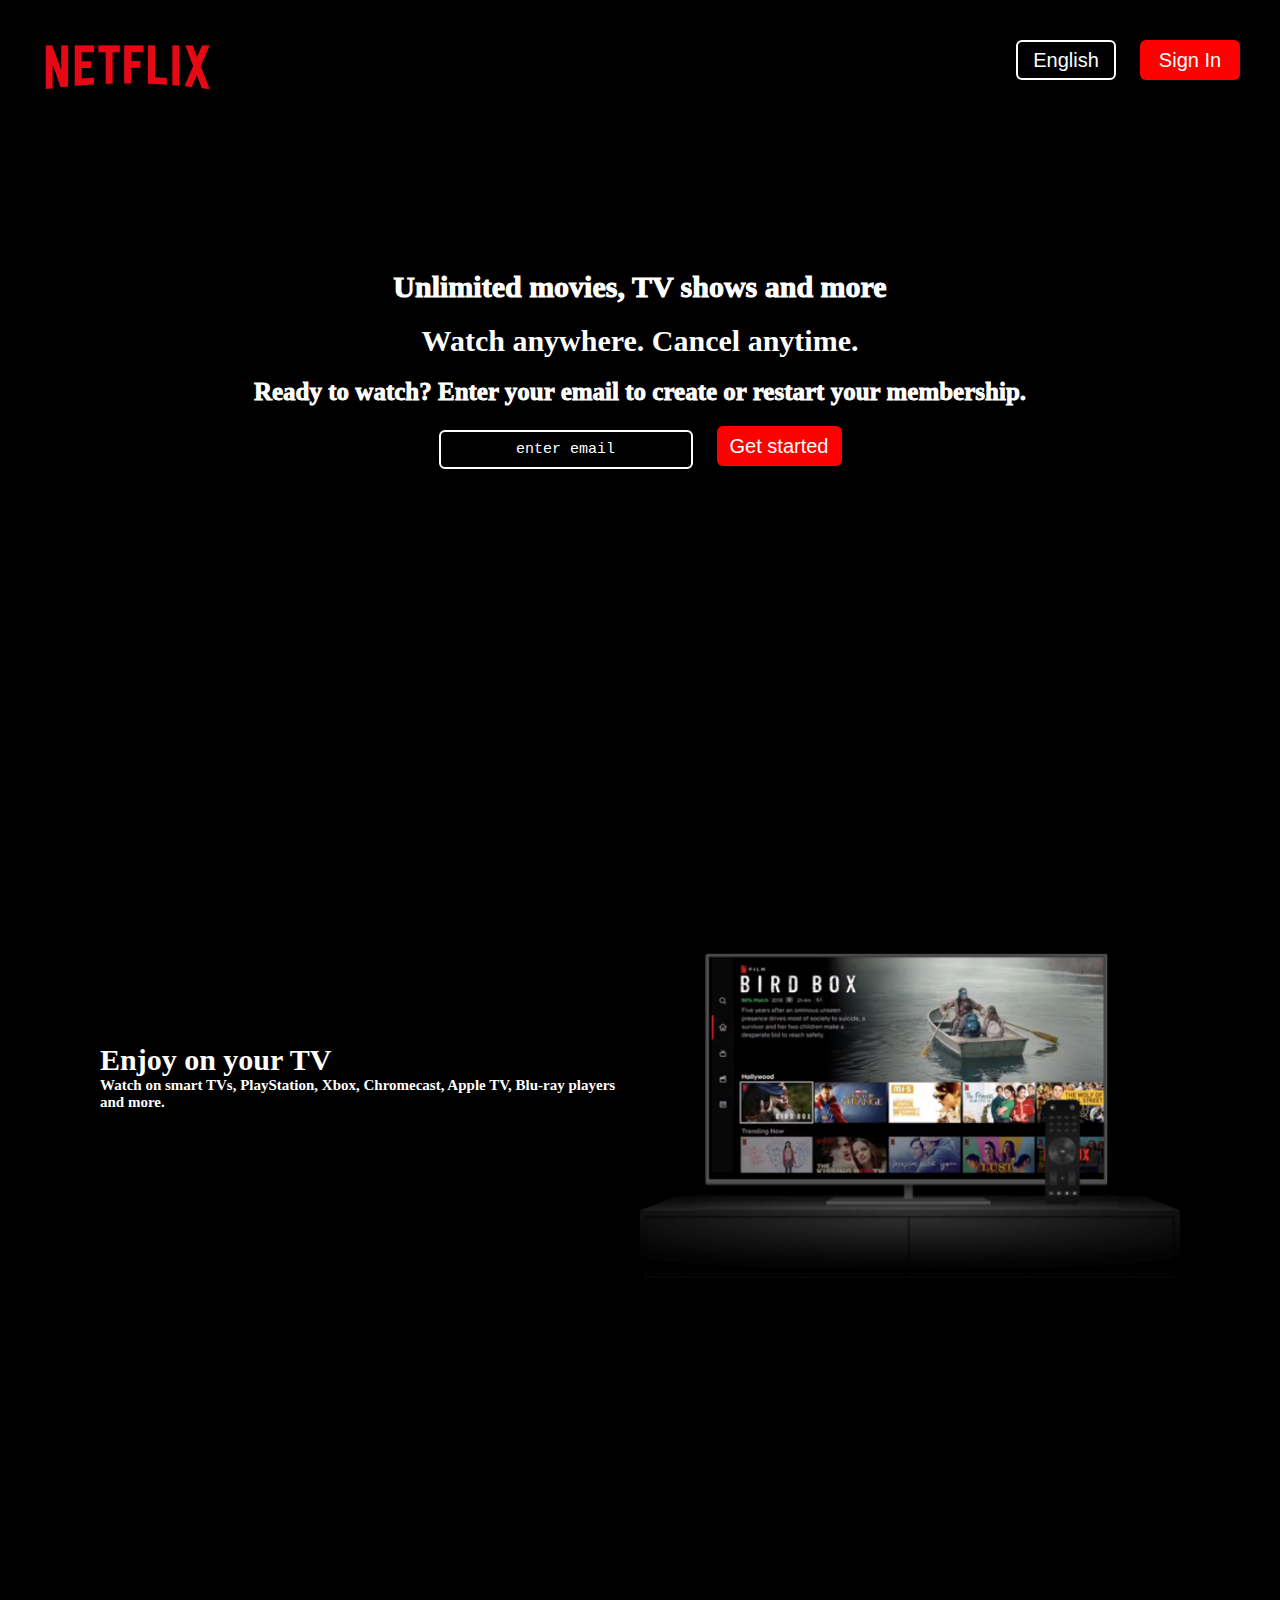
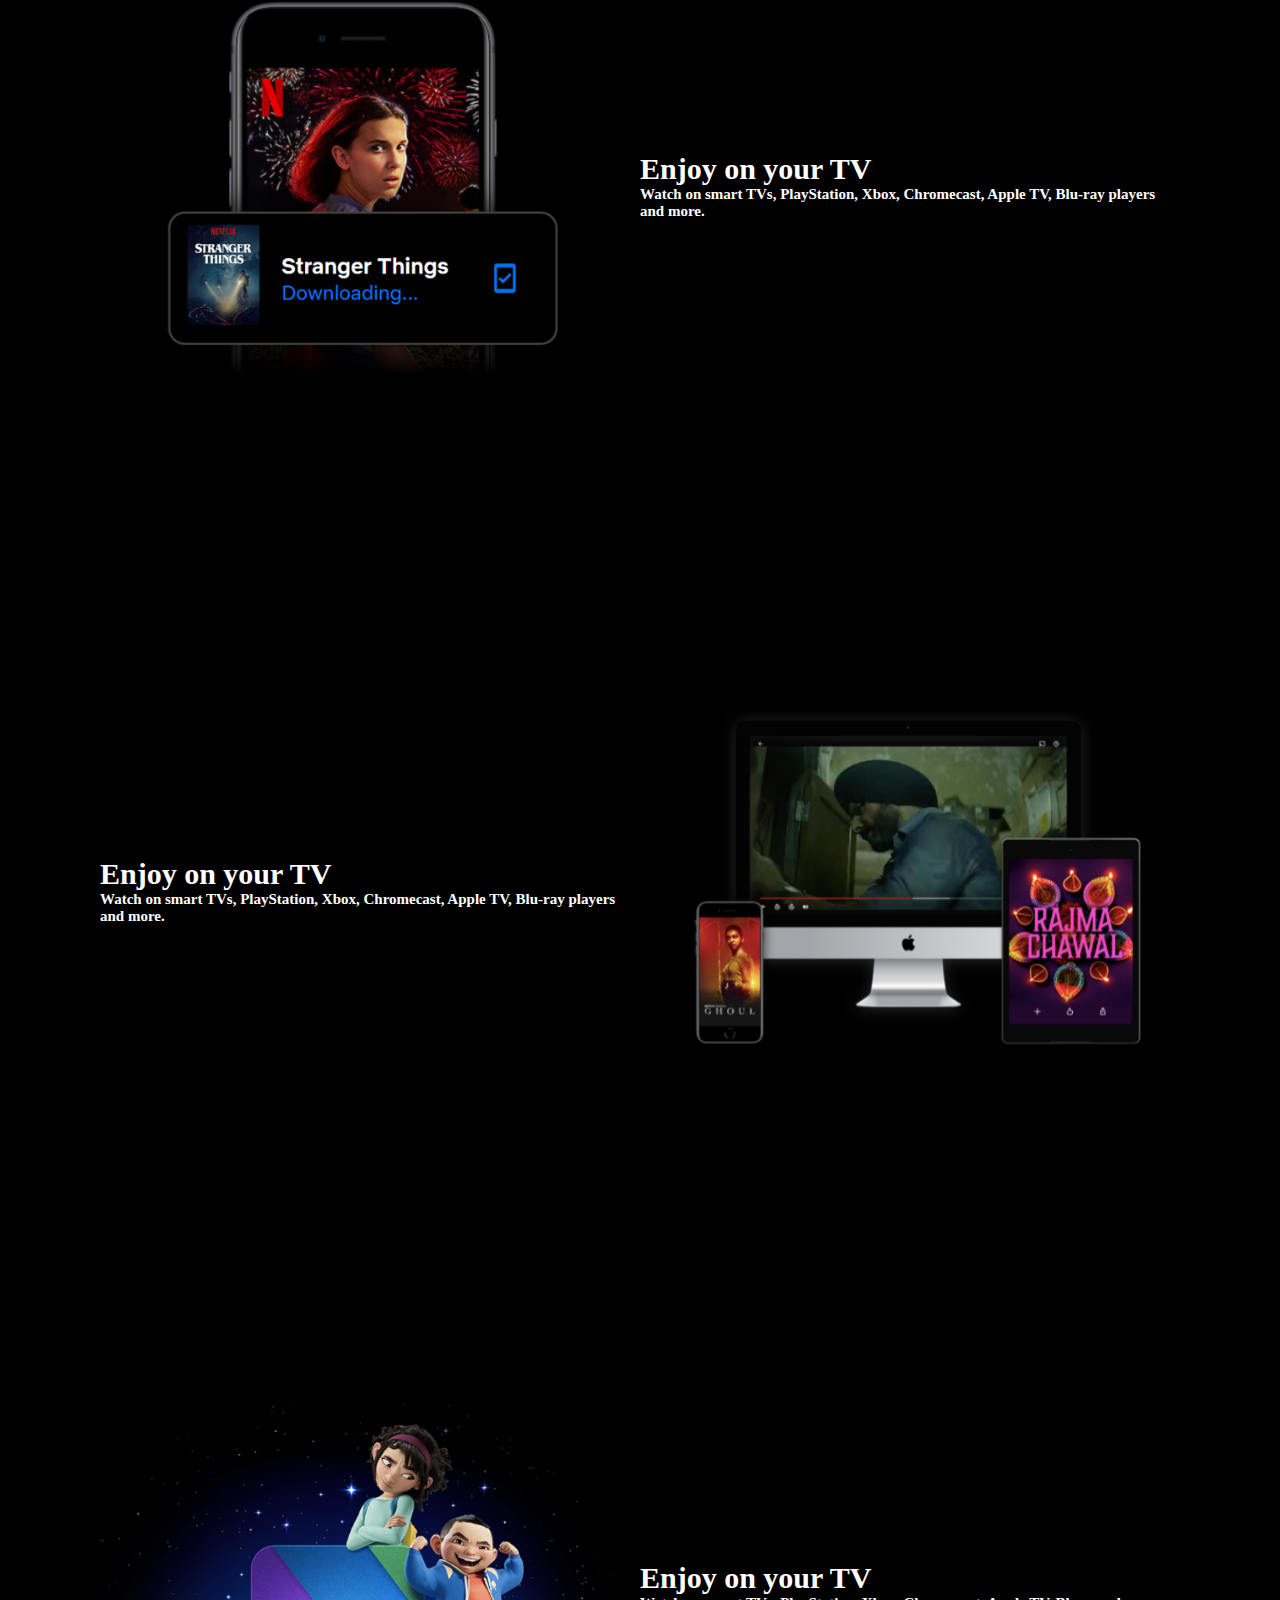
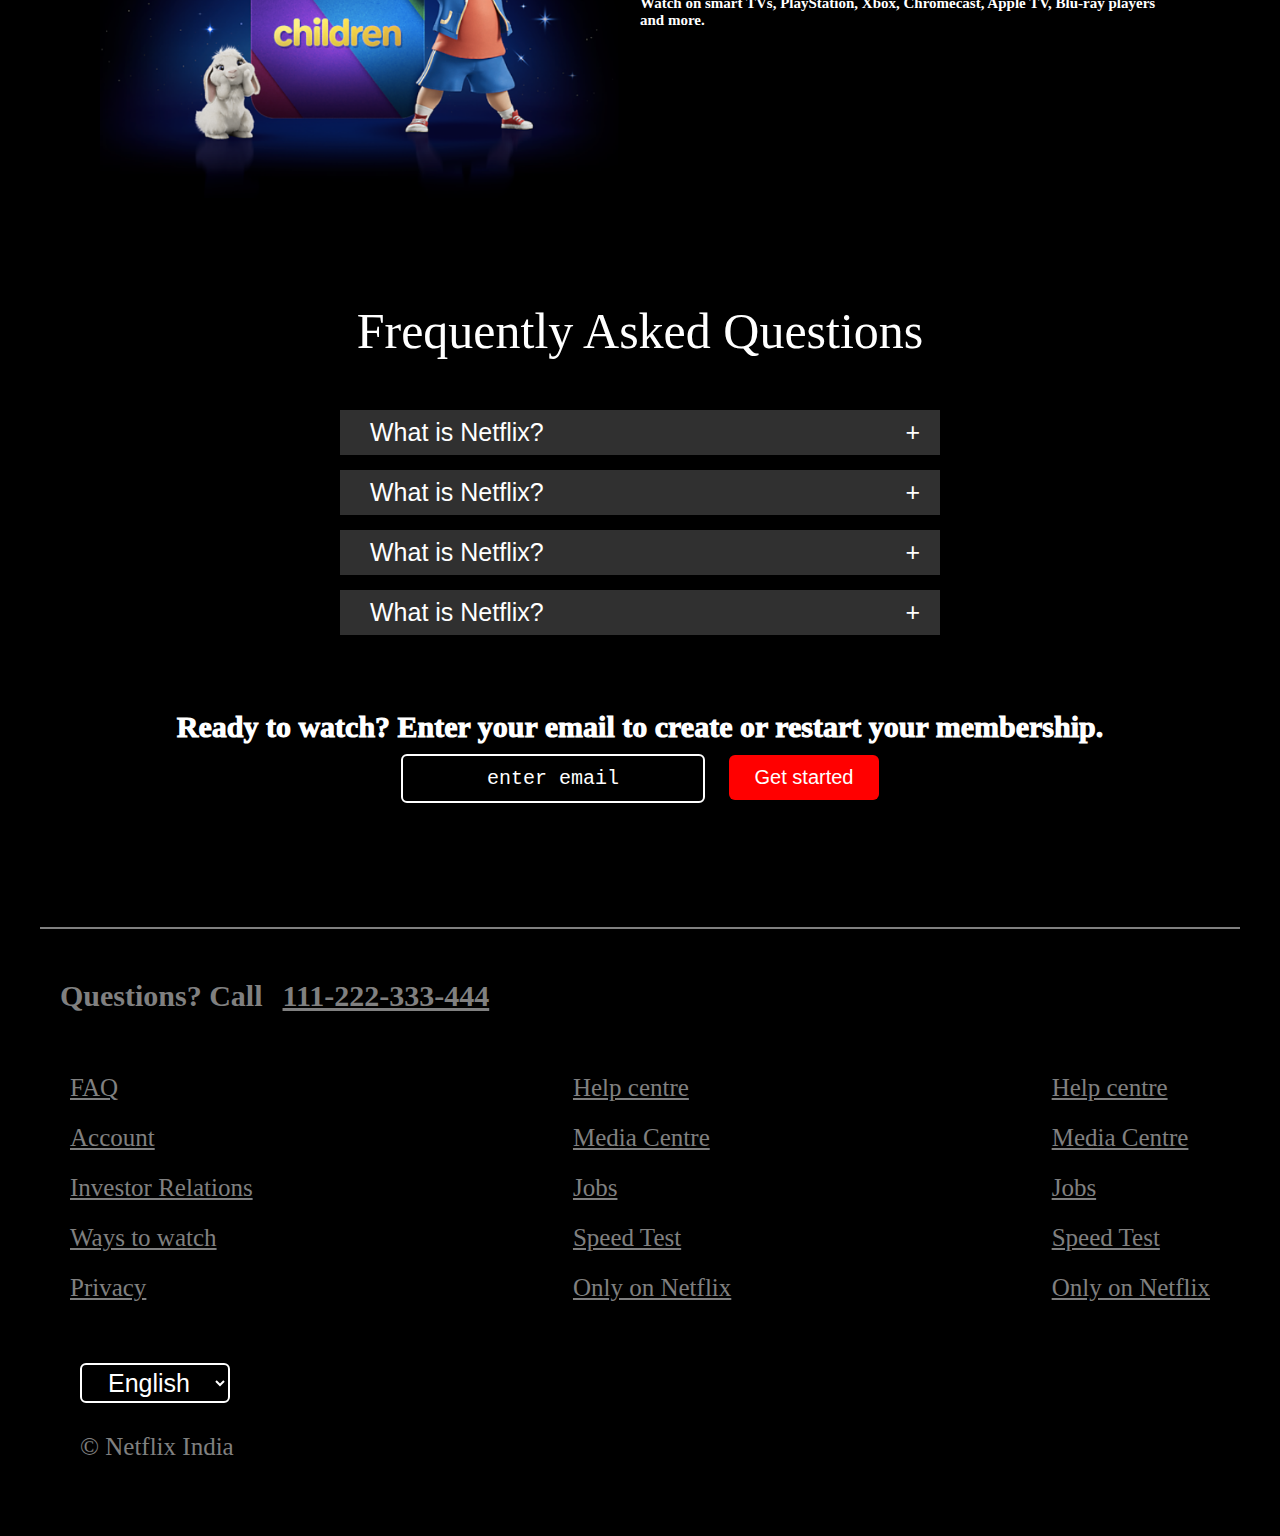
==== index.html @ 0d3d1f6e "Rename netflix.html to index.html" ====
<!DOCTYPE html>
<html lang="en">
<head>
    <meta charset="UTF-8">
 <meta name="viewport" content="width=device-width,
initial-scale=1.0">
    <link rel="stylesheet" href="netflix.css">
    <title>Page title</title>
</head>
<body>
    <div class="header">
        <div class="container">
            <div class="logo">
            <img src="Logonetflix.png">
        </div>
        <div class="buttons">
            <button class="lang"> English </button>
            <button class="sign"> Sign In </button>
        </div>
    </div>
        
        <div class="welcomepage">
            <h1>Unlimited movies, TV shows and more</h1>
            <h3>Watch anywhere. Cancel anytime.</h3>
            <p>Ready to watch? Enter your email to create or restart your membership.</p>
            
            <input type="email" placeholder="enter email" class="email" >
            <button class="get"> Get started </button>
        </div>
    </div>
    
    
    
    
    <div class="intro">
        <div class="subintro" >
            <div class="text">
                <h1>Enjoy on your TV</h1>
            <h4>Watch on smart TVs, PlayStation, Xbox, Chromecast, Apple TV, Blu-ray players and more.</h4>
            </div>
           
            <div class="image">
                <img src="feature-1.png" alt=""></img>
            </div>
        </div>
        
        <div class="subintro" id="flip">
            
            <div class="image">
                <img src="feature-2.png" alt=""></img>
            </div>
            
            <div class="text">
                <h1>Enjoy on your TV</h1>
            <h4>Watch on smart TVs, PlayStation, Xbox, Chromecast, Apple TV, Blu-ray players and more.</h4>
            </div>
           
            
        </div>
        
        <div class="subintro">
            <div class="text">
                <h1>Enjoy on your TV</h1>
            <h4>Watch on smart TVs, PlayStation, Xbox, Chromecast, Apple TV, Blu-ray players and more.</h4>
            </div>
           
            <div class="image">
                <img src="feature-3.png" alt=""></img>
            </div>
        </div>
        
        <div class="subintro" id="flip">
            
            <div class="image">
                <img src="feature-4.png" alt=""></img>
            </div>
            
            <div class="text">
                <h1>Enjoy on your TV</h1>
            <h4>Watch on smart TVs, PlayStation, Xbox, Chromecast, Apple TV, Blu-ray players and more.</h4>
            </div>
           
            
        </div>
        
        
    </div>
    
    <div class="faq">
        <h1 class="faqheading">Frequently Asked Questions</h1>
        <div class="ques">
            <button id="q1"> What is Netflix?<p id="x1">+</p> </button>
            <p id="ans1"> adhuc curae recteque faucibus atomorum rutrum commodo est prompta erat vituperatoribus dolorum eos urna hinc fabulas tempor volumus ad aptent vituperata nobis iaculis sea imperdiet</p>
        </div>
        
        <div class="ques">
            <button id="q2"> What is Netflix? <p id="x2">+</p> </button>
            <p id="ans2"> adhuc curae recteque faucibus atomorum rutrum commodo est prompta erat vituperatoribus dolorum eos urna hinc fabulas tempor volumus ad aptent vituperata nobis iaculis sea imperdiet</p>
        </div>
        
        <div class="ques">
            <button id="q3"> What is Netflix?<p id="x3">+</p>  </button>
            <p id="ans3"> adhuc curae recteque faucibus atomorum rutrum commodo est prompta erat vituperatoribus dolorum eos urna hinc fabulas tempor volumus ad aptent vituperata nobis iaculis sea imperdiet</p>
        </div>
        
        <div class="ques">
            <button id="q4"> What is Netflix?<p id="x4">+</p>  </button>
            <p id="ans4"> adhuc curae recteque faucibus atomorum rutrum commodo est prompta erat vituperatoribus dolorum eos urna hinc fabulas tempor volumus ad aptent vituperata nobis iaculis sea imperdiet</p>
        </div>
    </div>
        
        
    
    
    
    
    
    
    
    
    <div class="welcomepage2">
            <p>Ready to watch? Enter your email to create or restart your membership.</p>
           <div>
               <input type="email" placeholder="enter email" class="email2" >
            <button class="get2"> Get started </button>
           </div>
        </div>
        <br><br><br>
        <div class="call"> 
            <p>Questions? Call<p style="text-decoration:underline;">111-222-333-444</p></p>
        </div>
        <div class="footer">
            <div class="row1">
                <li> FAQ </li>
                <li>Account</li>
                <li>Investor Relations</li>
                <li>Ways to watch</li>
                <li>Privacy</li>
            </div>
            
            <div class="row2">
                <li> Help centre</li>
                <li>Media Centre</li>
                <li>Jobs</li>
                <li>Speed Test</li>
                <li>Only on Netflix</li>
            </div>
            
            <div class="row3">
                <li> Help centre</li>
                <li>Media Centre</li>
                <li>Jobs</li>
                <li>Speed Test</li>
                <li>Only on Netflix</li>
            </div>
        </div>
        
        <div class="end">
            <!-- <label for="language" class="lang">English</label> -->
            <select name="Language" class="lang2">
                <option>English</option>
                <option>Hindi</option>
            </select>
            <p> © Netflix India</p>
        </div>
    
    
    <script src="netflix.js"></script>
</body>
</html>
---- netflix.css ----
*{
    margin: 0;
    padding: 0;
    max-width: 100%;
    color: white;
}
body{
    background: black;
}
.header{
    display: flex;
    justify-content: center;
    align-items: center;
}
.container{
    width:100%;
    height:50vh; background-image:linear-gradient(rgba(0,0,0,0.9),rgba(0,0,0,0.3),rgba(0,0,0,0.9)), url("netflix.jpg");
    background-size: cover;
    background-position: center;
    display: flex;
    justify-content: space-between;
    
}
.logo{
    width:175px;
    margin:40px 40px;
}


.buttons{
    margin:40px 40px;
    
}


.sign{
    width:100px;
    height:40px;
    margin-left:20px;
    background-color: red;
    border:none;
    border-radius:6px;
    color:white;
    font-size:20px;
}


.lang{
    width:100px;
    height:40px;
    margin-left:20px;
    background:none;
    border:2px solid white;
    border-radius:6px;
    color:white;
    font-size:20px;
}


.welcomepage{
    position: absolute;
    top:15%;
    text-align: center;
    
    
}
.welcomepage h1{
    font-size:50px;
    text-align: center;
    font-weight:1000;
}
.welcomepage h3{
    font-size:40px;
    text-align:center;
    margin-top:20px;
    
}
.welcomepage p{
    font-size:30px;
    text-align:center;
    margin-top:20px;
    font-weight: 1000;
}
.email{
    color:white;
    border:2px solid white;
    border-radius:6px;
    height: 45px;
    background: transparent;
    font-size:20px;
    width:300px;
    margin-top:30px;
    font-family: monospace;
    text-align:center;
}
::placeholder{
    color:white;
}
.get{
    background-color: red;
    border:none;
    border-radius:6px;
    width:150px;
    height:45px;
    margin-top:30px;
    margin-left: 20px;
    
    font-size:20px;
    
}
.intro{
    display: flex;
    flex-direction: column;
}


.subintro{
    display: flex;
    align-items: center;
    justify-content: center;
    flex-wrap: nowrap;
    border:none;
    margin: 100px;
    margin-top:200px;
    
}
.text{
    font-size:20px;
    flex: 50%;
}
.image{
    flex:50%;
    
}
.welcomepage2{
    display: flex;
    justify-content: center;
    flex-direction: column;
    align-items:center;
    border:none;
    margin-bottom: 50px;
}
.email2{
    color:white;
    border:2px solid white;
    border-radius:6px;
    height: 45px;
    background: transparent;
    font-size:20px;
    width:300px;
    margin-top:10px;
    font-family: monospace;
    text-align:center;
    margin-bottom: 20px;
}
::placeholder{
    color:white;
}
.get2{
    background-color: red;
    border:none;
    border-radius:6px;
    width:150px;
    height:45px;
    margin-top:10px;
    margin-left: 20px;
    font-size:20px;
    margin-bottom: 20px;
}
.welcomepage2 p{
    font-size:30px;
    text-align:center;
    margin-top:20px;
    font-weight: 1000;
}
.faq{
    margin-bottom:50px;
}
.ques{
    display: flex;
    justify-content: center;
    align-items: center;
    flex-direction: column;
    padding-top: 10px;
}
#q1,#q2,#q3,#q4{
    display: flex;
    align-items: center;
    position:relative;
    width:600px;
    background-color: #303030;
    color:white;
    height:45px;
    font-size: 25px;
    font-weight:500;
    text-align:left;
    padding-left: 30px;
    border:none;
}/*
.q::after{
    content:"+";
    position: absolute;
    color:white;
    right: 20px;
}*/
#x1,#x2,#x3,#x4{
    position: absolute;
    color:white;
    right: 20px;
}
#ans1,#ans2,#ans3,#ans4{
    width:562px;
    border:none;
    background-color: #303030;
    padding:0 20px;
    font-size: 22px;
    margin-top: 5px;
    max-height: 0;
    overflow: hidden;
    transition: max-height 0.5s , padding 0.5s;
    
}
#ans1.open{
    max-height:600px;
    padding:30px 20px;
    padding-bottom:30px;
}

#ans2.open{
    max-height:600px;
    padding:30px 20px;
}

#ans3.open{
    max-height:600px;
    padding:30px 20px;
}
#ans4.open{
    max-height:600px;
    padding:30px 20px;
    
}
.faqheading{
    text-align:center;
    font-size:50px;
    font-weight:lighter;
    margin-bottom:40px;
    
}
.call{
    border-top:2px solid grey;
    margin-right:40px;
    padding-top: 50px;
    display: flex;
    flex-direction: row;
    margin-left:40px;
}
.call p{
    font-size:40px;
    font-weight:bold;
    margin-left:20px;
    color:grey;
}
.footer{
    display: flex;
    flex-direction: row;
    align-items: flex-start;
    justify-content: space-between;
    margin-top:50px;
    margin-bottom:50px;
    
}
.row1 li , .row2 li, .row3 li{
    list-style: none;
    font-size:30px;
    color:grey;
    line-height: 50px;
    text-decoration: underline;
}
.row1{
    margin-left:70px;
}
.row3{
    margin-right:70px;
}
.end{
    display: flex;
    justify-content:flex-start;
    margin-left:70px;
    margin-bottom:75px;
    flex-direction: column;
    
    
}
.lang2{
    width:150px;
    height:40px;
    margin-left:10px;
    background:none;
    border:2px solid white;
    border-radius:6px;
    color:white;
    font-size:25px;
    
    
}
.lang2 option{
    text-align:center;
}
.end p{
    font-size:25px;
    margin-left:10px;
    margin-top: 30px;
    color:grey;
}

@media(min-width:480px) and (min-height:500px){
    .container{
        height:75vh;           
    }
    .welcomepage{
        top:30%;             
    }
    
.welcomepage h1{
    font-size:30px;
    text-align: center;
    font-weight:1000;
}
.welcomepage h3{
    font-size:25px;
    text-align:center;
    margin-top:20px;
    
}
.welcomepage p{
    font-size:20px;
    text-align:center;
    margin-top:20px;
    font-weight: 1000;
}
.email{
    color:white;
    border:2px solid white;
    border-radius:6px;
    height: 35px;
    background: transparent;
    font-size:15px;
    width:250px;
    margin-top:20px;
    font-family: monospace;
    text-align:center;
}
::placeholder{
    color:white;
}
.get{
    background-color: red;
    border:none;
    border-radius:6px;
    width:125px;
    height:40px;
    margin-top:20px;
    margin-left: 20px;
    
    font-size:20px;
    
}
.footer{
    display: flex;
    flex-direction: row;
    align-items: flex-start;
    justify-content: space-between;
    margin-top:50px;
    margin-bottom:50px;
    
}
.row1 li , .row2 li, .row3 li{
    list-style: none;
    font-size:25px;
    color:grey;
    line-height: 50px;
    text-decoration: underline;
}
.row1{
    margin-left:70px;
}
.row3{
    margin-right:70px;
}

.call{
    border-top:2px solid grey;
    margin-right:40px;
    padding-top: 50px;
    display: flex;
    flex-direction: row;
    margin-left:40px;
}
.call p{
    font-size:30px;
    font-weight:bold;
    margin-left:20px;
    color:grey;
}
}

@media(min-width:480px) and (min-height:700px){
    .container{
        height:75vh;
    }
    .welcomepage{
        top:30%;
        
    }
    
.height: welcomepage; h1{
    font-size:35px;
    text-align: center;
    font-weight:1000;
}
.welcomepage h3{
    font-size:30px;
    text-align:center;
    margin-top:20px;
    
}
.welcomepage p{
    font-size:25px;
    text-align:center;
    margin-top:20px;
    font-weight: 1000;
}
}

@media(min-width:668px) and (max-height:1024px){
    .container{
        height:75vh;
    }
    .welcomepage{
        top:30%;
    }
    .text{
    font-size:15px;
    flex: 50%;
    margin-bottom:5px;
}


}
@media only screen and (max-width:600px){
    .sign{
    width:50px;
    height:25px;
    margin-left:10px;
    background-color: red;
    border:none;
    border-radius:6px;
    color:white;
    font-size:10px;
    }
    .lang{
    width:50px;
    height:25px;
    margin-left:10px;
    background:none;
    border:2px solid white;
    border-radius:6px;
    color:white;
    font-size:10px;
    }
    .logo{
        width:125px;
        margin:20px 20px;
    }
    .buttons{
    margin:30px 20px;
    
    }
    .container{
        height:50vh;
    }
    .welcomepage{
        top:20%;
        
    }
    
    .welcomepage h1{
    font-size:15px;
    text-align: center;
    font-weight:1000;
    }
    .welcomepage h3{
    font-size:15px;
    text-align:center;
    margin-top:20px;
    
    }
    .welcomepage p{
    font-size:10px;
    text-align:center;
    margin-top:20px;
    font-weight: 1000;
    }
    .email{
    color:white;
    border:2px solid white;
    border-radius:6px;
    height:25px;
    background: transparent;
    font-size:15px;
    width:125px;
    margin-top:10px;
    font-family: monospace;
    text-align:center;
    }
    ::placeholder{
    color:white;
    }
    .get{
    background-color: red;
    border:none;
    border-radius:6px;
    width:125px;
    height:25px;
    margin-top:20px;
    margin-left:10px;
    
    font-size:10px;
    
    }
    .subintro{
    display: flex;
    align-items: center;
    justify-content: center;
    flex-direction: column;
    flex-wrap: nowrap;
    border:none;
    margin: 50px;
    margin-top:50px;
    
    }
    .text{
    font-size:10px;
    flex: 50%;
    text-align: center;
    }
    .image{
    flex:50%;
    width:500px;
    height:100vh;
    }
    #flip{
        flex-direction: column-reverse;
    }
    .faq{
    margin-bottom:50px;
}
.ques{
    display: flex;
    justify-content: center;
    align-items: center;
    flex-direction: column;
    padding-top: 10px;
}
#q1,#q2,#q3,#q4{
    display: flex;
    align-items: center;
    position:relative;
    width:350px;
    background-color: #303030;
    color:white;
    height:35px;
    font-size: 15px;
    font-weight:500;
    text-align:left;
    padding-left: 30px;
    border:none;
    
}/*
.q::after{
    content:"+";
    position: absolute;
    color:white;
    right: 20px;
}*/
#x1,#x2,#x3,#x4{
    position: absolute;
    color:white;
    right: 20px;
}
#ans1,#ans2,#ans3,#ans4{
    width:312px;
    border:none;
    background-color: #303030;
    padding:0 20px;
    font-size: 12px;
    margin-top: 5px;
    max-height: 0;
    overflow: hidden;
    transition: max-height 0.5s , padding 0.5s;
    
}
#ans1.open{
    max-height:600px;
    padding:30px 20px;
    padding-bottom:30px;
}

#ans2.open{
    max-height:600px;
    padding:30px 20px;
}

#ans3.open{
    max-height:600px;
    padding:30px 20px;
}
#ans4.open{
    max-height:600px;
    padding:30px 20px;
    
}
.faqheading{
    text-align:center;
    font-size:25px;
    font-weight:lighter;
    margin-bottom:20px;
    
}

.welcomepage2{
    display: flex;
    justify-content: center;
    flex-direction: column;
    align-items:center;
    border:none;
    margin-bottom:10px;
}
.email2{
    color:white;
    border:2px solid white;
    border-radius:6px;
    height:25px;
    background: transparent;
    font-size:15px;
    width:125px;
    margin-top:10px;
    font-family: monospace;
    text-align:center;
}
::placeholder{
    color:white;
}
.get2{
    background-color: red;
    border:none;
    border-radius:6px;
    width:125px;
    height:25px;
    margin-top:20px;
    margin-left:10px;
    font-size:10px;
}
.welcomepage2 p{
    font-size:15px;
    text-align:center;
    margin-top:20px;
    font-weight:1000;
}

.footer{
    display: flex;
    flex-direction: row;
    align-items: flex-start;
    justify-content: space-between;
    margin-top:25px;
    margin-bottom:25px;
    
}
.row1 li , .row2 li, .row3 li{
    list-style: none;
    font-size:10px;
    color:grey;
    line-height: 25px;
    text-decoration: underline;
}
.row1{
    margin-left:35px;
}
.row3{
    margin-right:35px;
}

.call{
    border-top:2px solid grey;
    margin-right:2ppx;
    padding-top: 25px;
    display: flex;
    flex-direction: row;
    margin-left:20px;
}
.call p{
    font-size:15px;
    font-weight:bold;
    margin-left:10px;
    color:grey;
}
    .end{
    display: flex;
    justify-content:flex-start;
    margin-left:35px;
    margin-bottom:35px;
    flex-direction: column;
    
    
}
.lang2{
    width:60px;
    height:25px;
    margin-left:5px;
    background:none;
    border:1px solid white;
    border-radius:6px;
    color:white;
    font-size:10px;
    
    
}
.lang2 option{
    text-align:center;
}
.end p{
    font-size:10px;
    margin-left:5px;
    margin-top: 10px;
    color:grey;
}
}
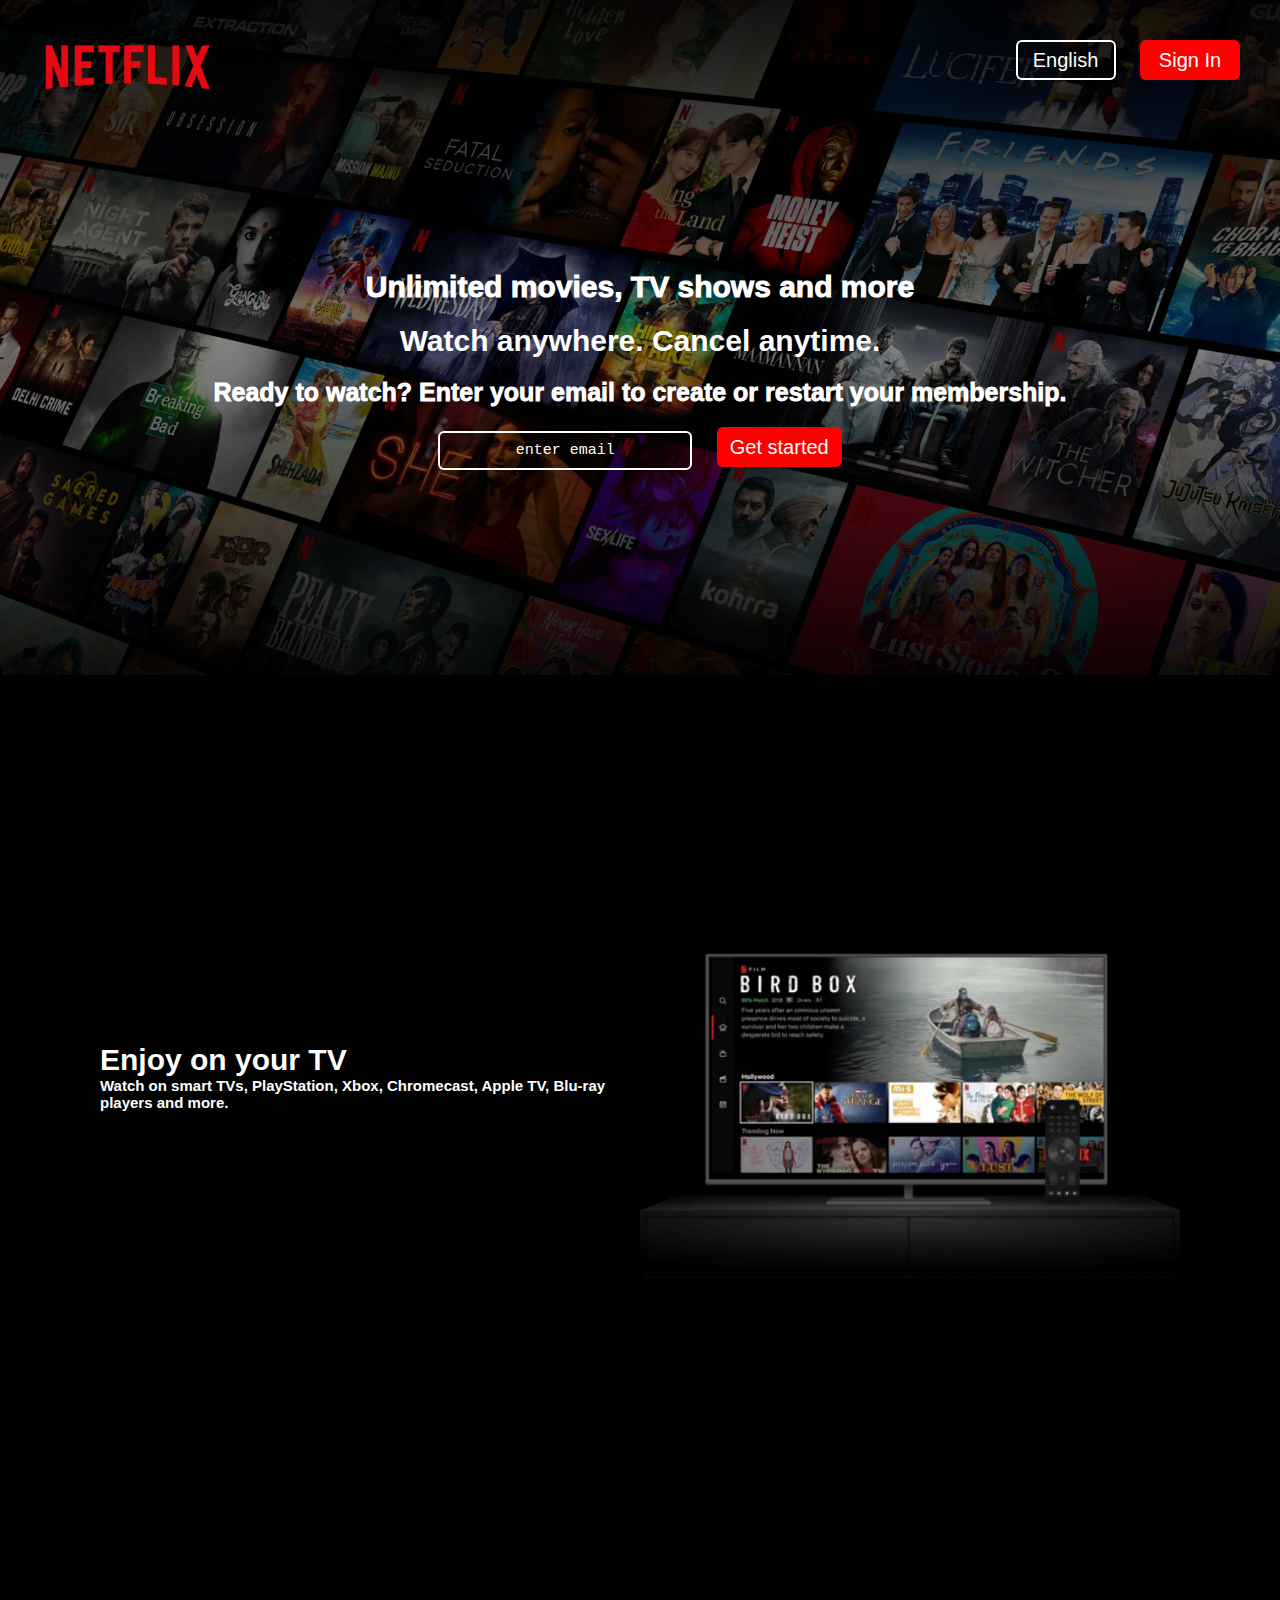
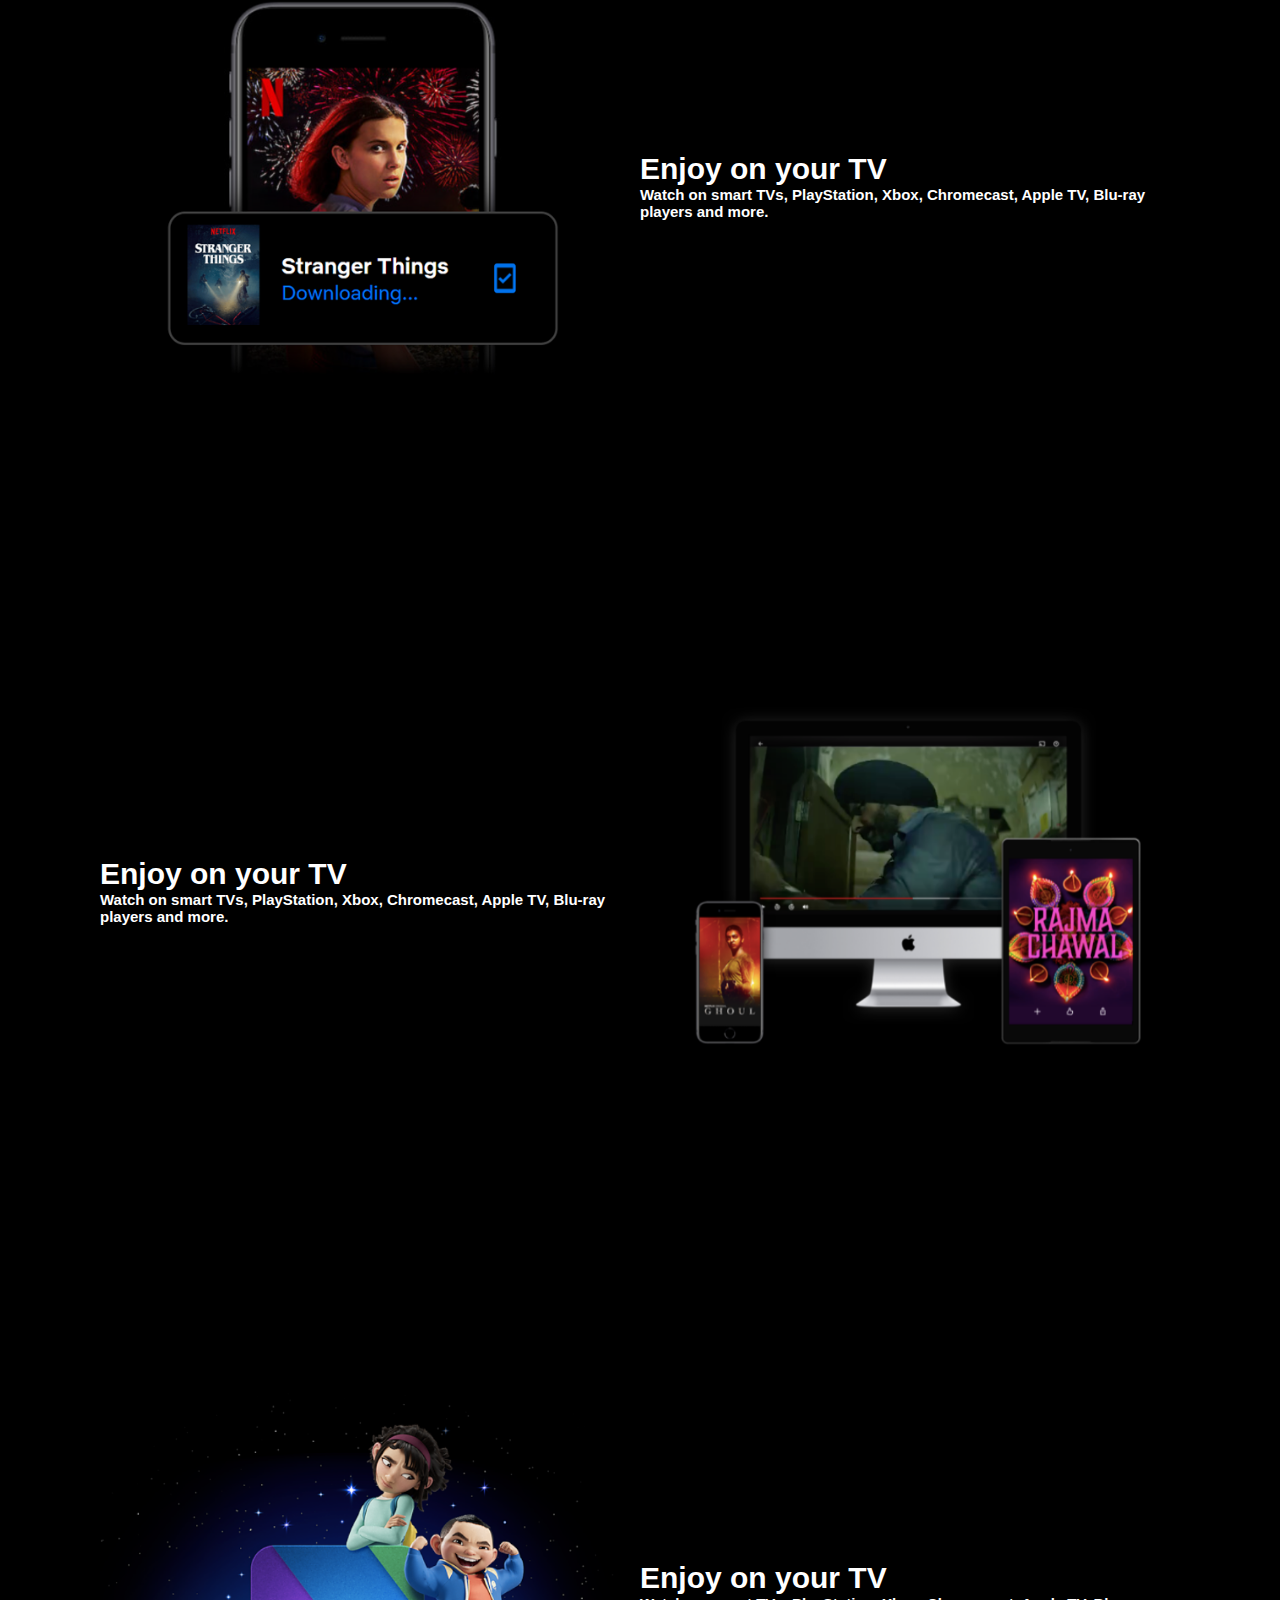
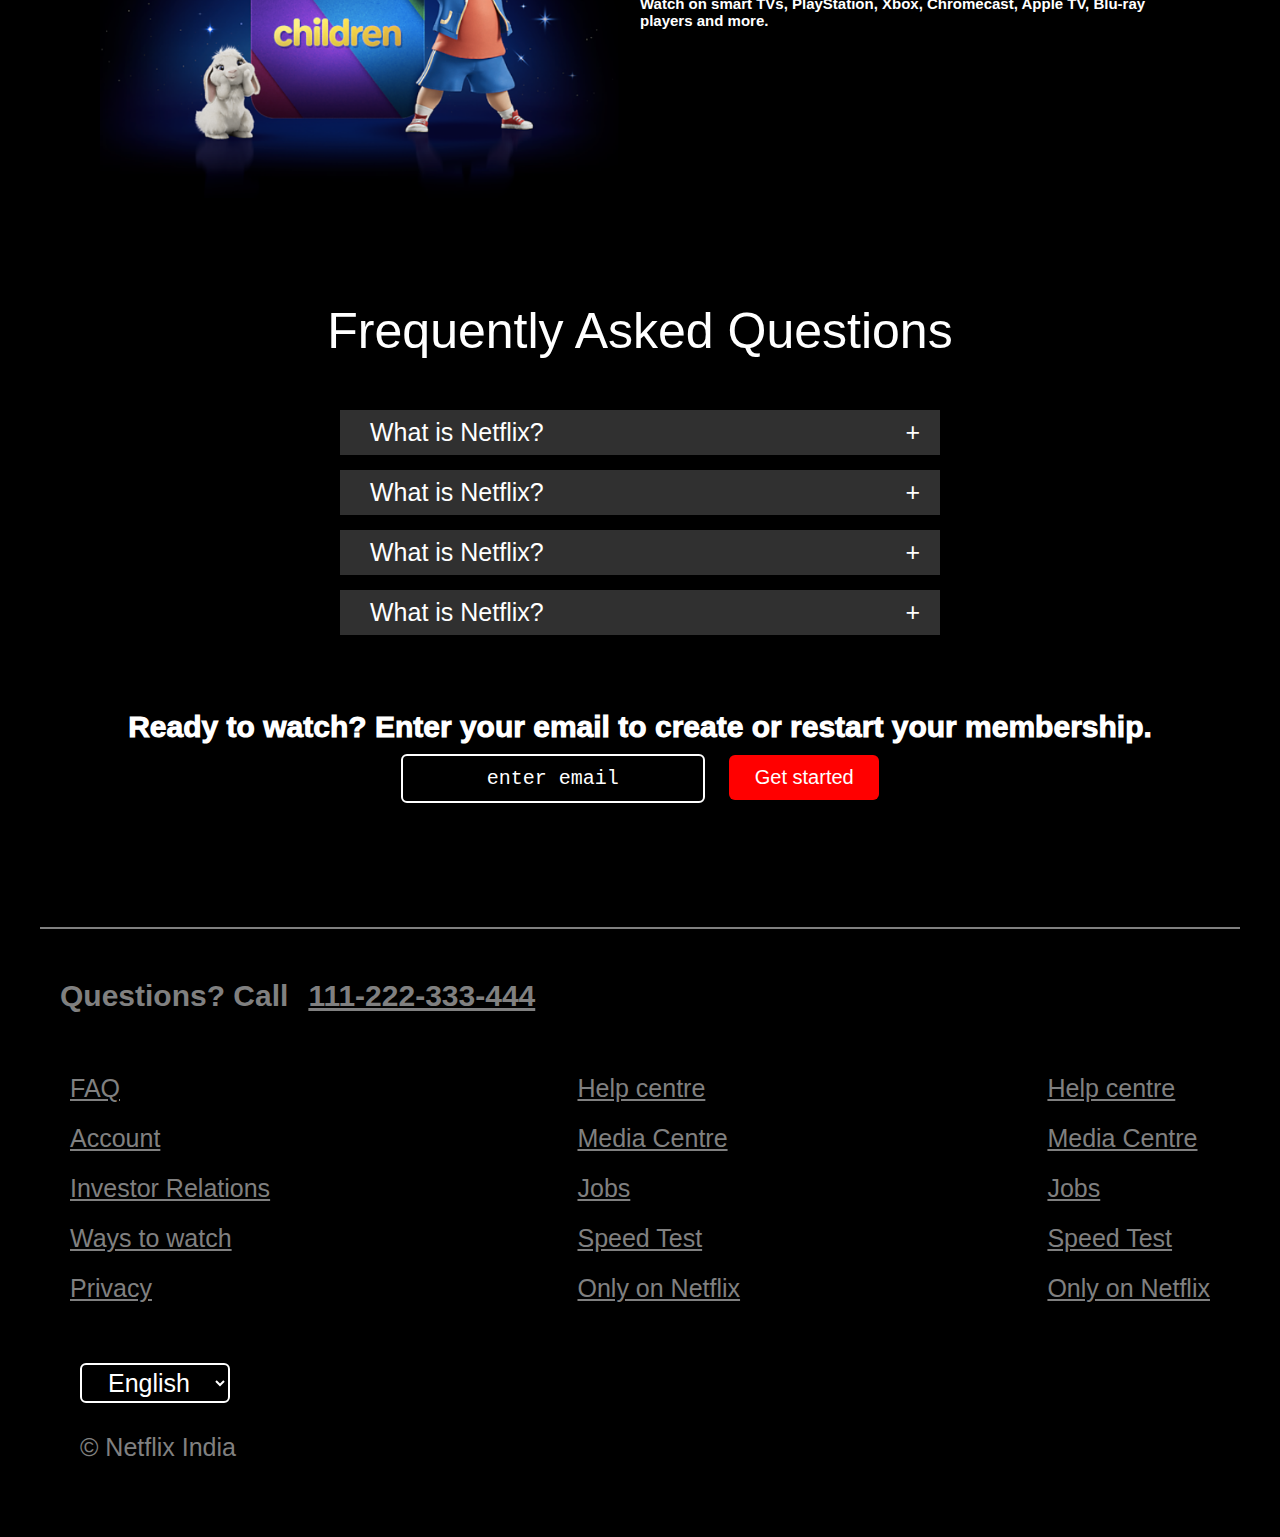
==== commit a89ee6b7: "Update index.html" ====
--- a/index.html
+++ b/index.html
@@ -3,7 +3,7 @@
 <head>
     <meta charset="UTF-8">
  <meta name="viewport" content="width=device-width,
-initial-scale=1.0">
+initial-scale=1">
     <link rel="stylesheet" href="netflix.css">
     <title>Page title</title>
 </head>
--- a/netflix.css
+++ b/netflix.css
@@ -6,6 +6,7 @@
     padding: 0;
     max-width: 100%;
     color: white;
+    font-family:arial;
 }
 body{
     background: black;
